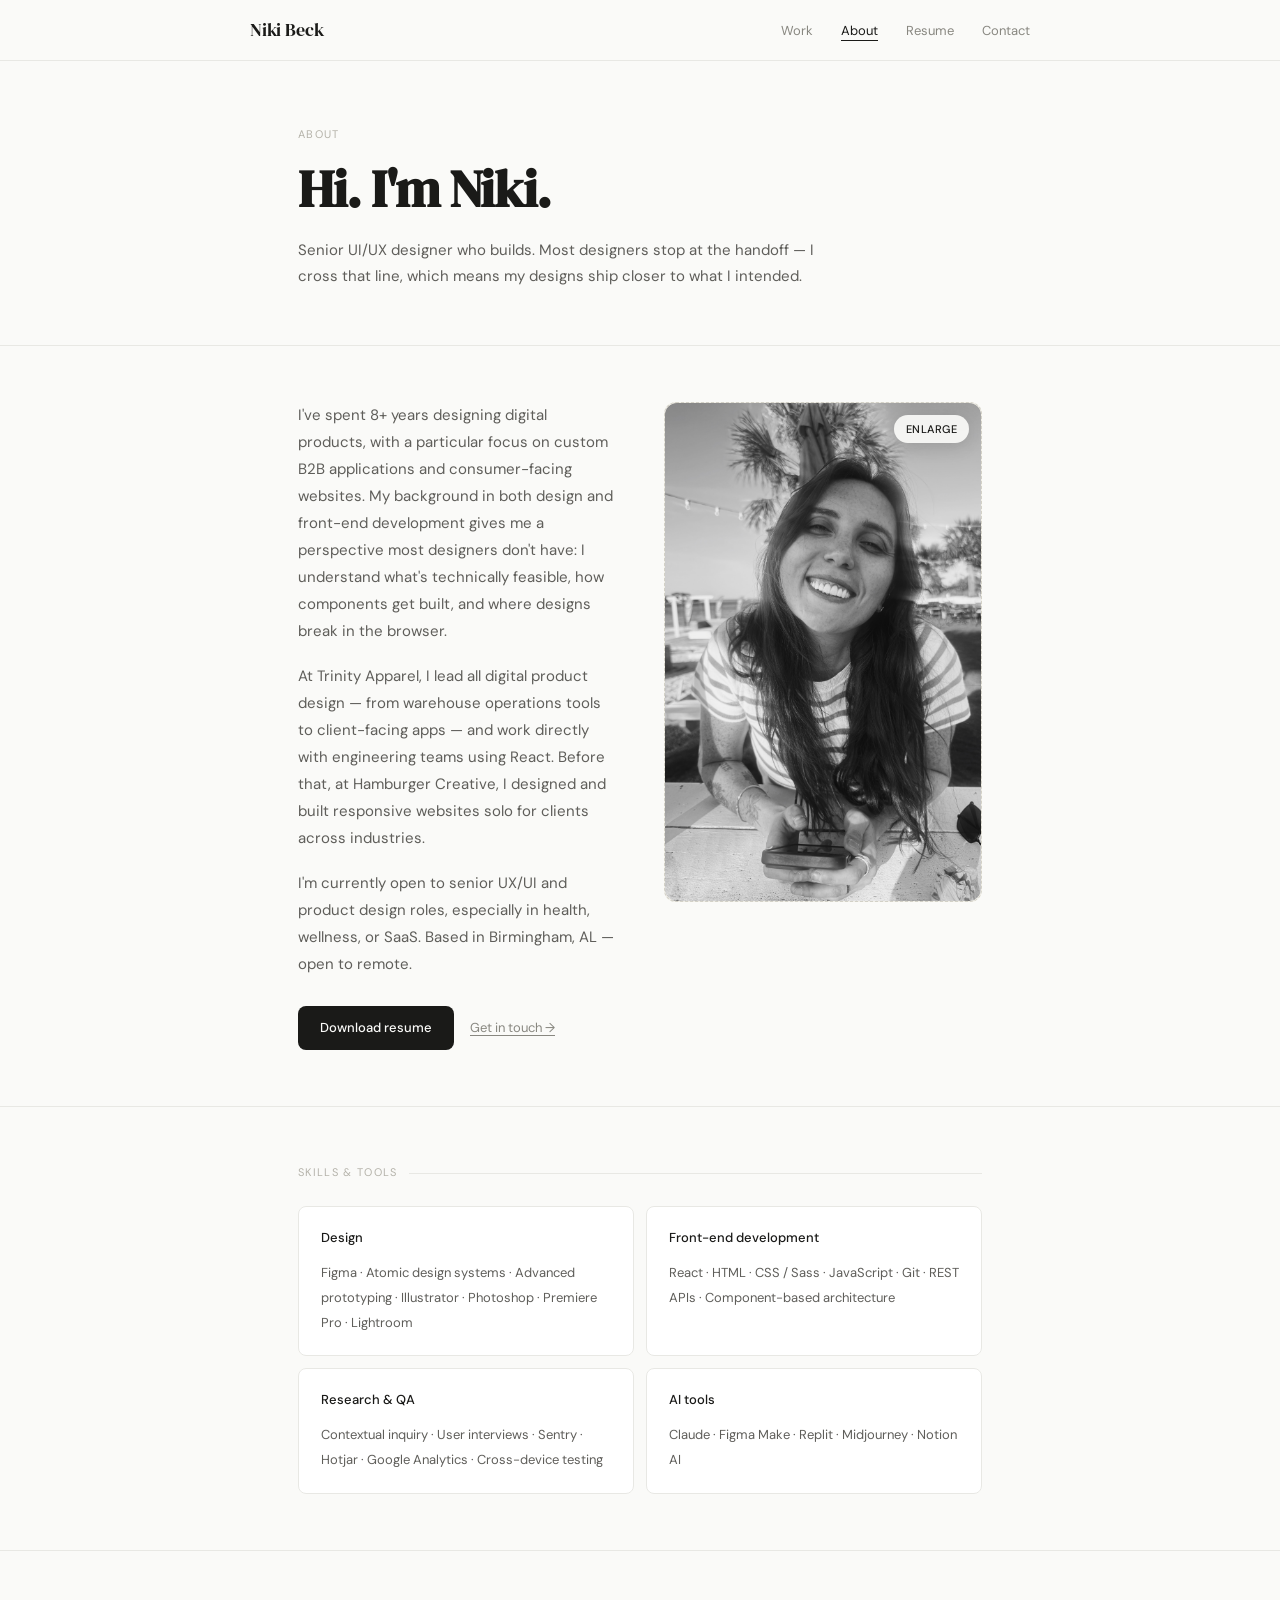
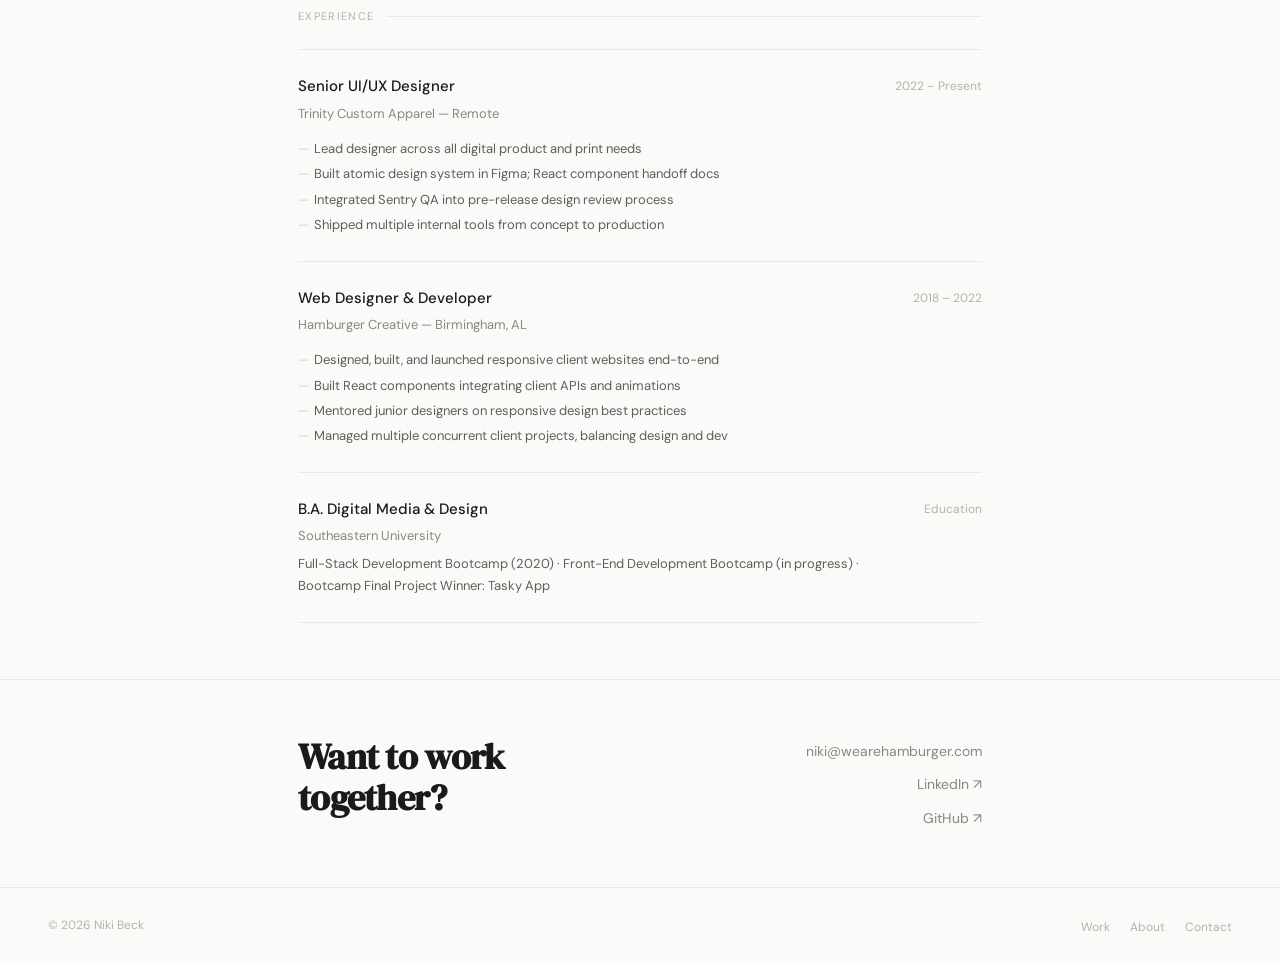
==== about.html @ 223cdafa "First commit for new portfolio" ====
<!DOCTYPE html>
<html lang="en">
<head>
  <meta charset="UTF-8" />
  <meta name="viewport" content="width=device-width, initial-scale=1.0" />
  <title>About — Niki Beck</title>
  <meta name="description" content="Senior UI/UX Designer and front-end developer based in Birmingham, AL." />
  <link rel="stylesheet" href="css/style.css" />
</head>
<body>

  <header class="site-nav">
    <div class="site-nav__inner">
      <a href="index.html" class="site-nav__logo">Niki Beck</a>
      <nav>
        <ul class="site-nav__links">
          <li><a href="index.html#work">Work</a></li>
          <li><a href="about.html" class="active">About</a></li>
          <li><a href="NikiBeck_Resume.pdf" target="_blank">Resume</a></li>
          <li><a href="index.html#contact">Contact</a></li>
        </ul>
      </nav>
    </div>
  </header>

  <main>

    <!-- ── Hero ── -->
    <section class="section" style="padding-top: 64px;">
      <div class="page-wrap">
        <div class="hero-animate">
          <p class="eyebrow">About</p>
          <h1 class="display" style="margin-bottom: 20px;">Hi. I'm Niki.</h1>
          <p class="subhead">Senior UI/UX designer who builds. Most designers stop at the handoff — I cross that line, which means my designs ship closer to what I intended.</p>
        </div>
      </div>
    </section>

    <!-- ── Bio ── -->
    <section class="section">
      <div class="page-wrap">
        <div style="display: grid; grid-template-columns: 1fr 1fr; gap: 48px; align-items: start;">
          <div class="reveal">
            <p class="body-text">I've spent 8+ years designing digital products, with a particular focus on custom B2B applications and consumer-facing websites. My background in both design and front-end development gives me a perspective most designers don't have: I understand what's technically feasible, how components get built, and where designs break in the browser.</p>
            <p class="body-text">At Trinity Apparel, I lead all digital product design — from warehouse operations tools to client-facing apps — and work directly with engineering teams using React. Before that, at Hamburger Creative, I designed and built responsive websites solo for clients across industries.</p>
            <p class="body-text">I'm currently open to senior UX/UI and product design roles, especially in health, wellness, or SaaS. Based in Birmingham, AL — open to remote.</p>
            <div style="display: flex; gap: 16px; flex-wrap: wrap; margin-top: 28px;">
              <a href="NikiBeck_Resume.pdf" target="_blank" class="btn btn--primary">Download resume</a>
              <a href="mailto:niki@wearehamburger.com" class="btn btn--ghost">Get in touch →</a>
            </div>
          </div>
          <div class="reveal reveal-delay-1">
            <!-- REPLACE: swap this placeholder for a real photo -->
            <div class="img-slot" style="height: 500px; border-radius: 12px;">
              <span class="img-slot__sub">Your headshot here</span>
              <img src="./assets/nbeckheadshot.JPG" alt="Headshot of Niki Beck" style="width:100%;height:100%;object-fit:cover;display:none;border-radius:12px;" onload="this.style.display='block'; this.previousElementSibling.style.display='none';" />
            </div>
          </div>
        </div>
      </div>
    </section>

    <!-- ── Skills ── -->
    <section class="section">
      <div class="page-wrap">
        <p class="section__label">Skills &amp; tools</p>
        <div style="display: grid; grid-template-columns: repeat(2, 1fr); gap: 12px;" class="reveal">

          <div style="background: var(--white); border: 0.5px solid var(--rule); border-radius: var(--radius); padding: 20px 22px;">
            <p style="font-size: 13px; font-weight: 500; color: var(--ink); margin-bottom: 12px;">Design</p>
            <p style="font-size: 13px; color: var(--muted); line-height: 1.9;">Figma · Atomic design systems · Advanced prototyping · Illustrator · Photoshop · Premiere Pro · Lightroom</p>
          </div>

          <div style="background: var(--white); border: 0.5px solid var(--rule); border-radius: var(--radius); padding: 20px 22px;">
            <p style="font-size: 13px; font-weight: 500; color: var(--ink); margin-bottom: 12px;">Front-end development</p>
            <p style="font-size: 13px; color: var(--muted); line-height: 1.9;">React · HTML · CSS / Sass · JavaScript · Git · REST APIs · Component-based architecture</p>
          </div>

          <div style="background: var(--white); border: 0.5px solid var(--rule); border-radius: var(--radius); padding: 20px 22px;">
            <p style="font-size: 13px; font-weight: 500; color: var(--ink); margin-bottom: 12px;">Research &amp; QA</p>
            <p style="font-size: 13px; color: var(--muted); line-height: 1.9;">Contextual inquiry · User interviews · Sentry · Hotjar · Google Analytics · Cross-device testing</p>
          </div>

          <div style="background: var(--white); border: 0.5px solid var(--rule); border-radius: var(--radius); padding: 20px 22px;">
            <p style="font-size: 13px; font-weight: 500; color: var(--ink); margin-bottom: 12px;">AI tools</p>
            <p style="font-size: 13px; color: var(--muted); line-height: 1.9;">Claude · Figma Make · Replit · Midjourney · Notion AI</p>
          </div>

        </div>
      </div>
    </section>

    <!-- ── Experience ── -->
    <section class="section">
      <div class="page-wrap">
        <p class="section__label">Experience</p>

        <div style="padding: 24px 0; border-top: 0.5px solid var(--rule);" class="reveal">
          <div style="display: grid; grid-template-columns: 1fr auto; gap: 16px; align-items: start;">
            <div>
              <p style="font-size: 15px; font-weight: 500; color: var(--ink); margin-bottom: 3px;">Senior UI/UX Designer</p>
              <p style="font-size: 13px; color: var(--subtle); margin-bottom: 12px;">Trinity Custom Apparel — Remote</p>
              <ul style="list-style: none; padding: 0;">
                <li style="font-size: 13px; color: var(--muted); line-height: 1.8; padding-left: 16px; position: relative; margin-bottom: 2px;"><span style="position:absolute;left:0;color:var(--stone);">—</span>Lead designer across all digital product and print needs</li>
                <li style="font-size: 13px; color: var(--muted); line-height: 1.8; padding-left: 16px; position: relative; margin-bottom: 2px;"><span style="position:absolute;left:0;color:var(--stone);">—</span>Built atomic design system in Figma; React component handoff docs</li>
                <li style="font-size: 13px; color: var(--muted); line-height: 1.8; padding-left: 16px; position: relative; margin-bottom: 2px;"><span style="position:absolute;left:0;color:var(--stone);">—</span>Integrated Sentry QA into pre-release design review process</li>
                <li style="font-size: 13px; color: var(--muted); line-height: 1.8; padding-left: 16px; position: relative;"><span style="position:absolute;left:0;color:var(--stone);">—</span>Shipped multiple internal tools from concept to production</li>
              </ul>
            </div>
            <p style="font-size: 12px; color: var(--ghost); white-space: nowrap; padding-top: 2px;">2022 – Present</p>
          </div>
        </div>

        <div style="padding: 24px 0; border-top: 0.5px solid var(--rule);" class="reveal reveal-delay-1">
          <div style="display: grid; grid-template-columns: 1fr auto; gap: 16px; align-items: start;">
            <div>
              <p style="font-size: 15px; font-weight: 500; color: var(--ink); margin-bottom: 3px;">Web Designer &amp; Developer</p>
              <p style="font-size: 13px; color: var(--subtle); margin-bottom: 12px;">Hamburger Creative — Birmingham, AL</p>
              <ul style="list-style: none; padding: 0;">
                <li style="font-size: 13px; color: var(--muted); line-height: 1.8; padding-left: 16px; position: relative; margin-bottom: 2px;"><span style="position:absolute;left:0;color:var(--stone);">—</span>Designed, built, and launched responsive client websites end-to-end</li>
                <li style="font-size: 13px; color: var(--muted); line-height: 1.8; padding-left: 16px; position: relative; margin-bottom: 2px;"><span style="position:absolute;left:0;color:var(--stone);">—</span>Built React components integrating client APIs and animations</li>
                <li style="font-size: 13px; color: var(--muted); line-height: 1.8; padding-left: 16px; position: relative; margin-bottom: 2px;"><span style="position:absolute;left:0;color:var(--stone);">—</span>Mentored junior designers on responsive design best practices</li>
                <li style="font-size: 13px; color: var(--muted); line-height: 1.8; padding-left: 16px; position: relative;"><span style="position:absolute;left:0;color:var(--stone);">—</span>Managed multiple concurrent client projects, balancing design and dev</li>
              </ul>
            </div>
            <p style="font-size: 12px; color: var(--ghost); white-space: nowrap; padding-top: 2px;">2018 – 2022</p>
          </div>
        </div>

        <div style="padding: 24px 0; border-top: 0.5px solid var(--rule);" class="reveal reveal-delay-2">
          <div style="display: grid; grid-template-columns: 1fr auto; gap: 16px; align-items: start;">
            <div>
              <p style="font-size: 15px; font-weight: 500; color: var(--ink); margin-bottom: 3px;">B.A. Digital Media &amp; Design</p>
              <p style="font-size: 13px; color: var(--subtle); margin-bottom: 6px;">Southeastern University</p>
              <p style="font-size: 13px; color: var(--muted);">Full-Stack Development Bootcamp (2020) · Front-End Development Bootcamp (in progress) · Bootcamp Final Project Winner: Tasky App</p>
            </div>
            <p style="font-size: 12px; color: var(--ghost); white-space: nowrap; padding-top: 2px;">Education</p>
          </div>
        </div>

        <div style="border-top: 0.5px solid var(--rule);"></div>

      </div>
    </section>

    <!-- ── Contact ── -->
    <section class="section" style="border-bottom: none;">
      <div class="page-wrap">
        <div class="reveal" style="display: flex; align-items: flex-start; justify-content: space-between; gap: 32px; flex-wrap: wrap;">
          <h2 class="headline" style="max-width: 300px;">Want to work together?</h2>
          <div style="display: flex; flex-direction: column; gap: 10px; align-items: flex-end; padding-top: 4px;">
            <a href="mailto:niki@wearehamburger.com" style="font-size: 14px; color: var(--subtle); transition: color 0.15s;" onmouseover="this.style.color='var(--ink)'" onmouseout="this.style.color='var(--subtle)'">niki@wearehamburger.com</a>
            <a href="https://www.linkedin.com/in/niki-beck-49bb80b8/" target="_blank" style="font-size: 14px; color: var(--subtle); transition: color 0.15s;" onmouseover="this.style.color='var(--ink)'" onmouseout="this.style.color='var(--subtle)'">LinkedIn ↗</a>
            <a href="https://github.com/Nikibeck1" target="_blank" style="font-size: 14px; color: var(--subtle); transition: color 0.15s;" onmouseover="this.style.color='var(--ink)'" onmouseout="this.style.color='var(--subtle)'">GitHub ↗</a>
          </div>
        </div>
      </div>
    </section>

  </main>

  <footer class="site-footer">
    <span class="site-footer__copy">© 2026 Niki Beck</span>
    <nav>
      <ul class="site-footer__links">
        <li><a href="index.html#work">Work</a></li>
        <li><a href="about.html">About</a></li>
        <li><a href="mailto:niki@wearehamburger.com">Contact</a></li>
      </ul>
    </nav>
  </footer>

  <script src="js/main.js"></script>
</body>
</html>
---- css/style.css ----
/* ─── Google Fonts ─── */
@import url('https://fonts.googleapis.com/css2?family=DM+Serif+Display:ital@0;1&family=DM+Sans:opsz,wght@9..40,300;9..40,400;9..40,500&display=swap');

/* ─── Reset & Base ─── */
*, *::before, *::after { box-sizing: border-box; margin: 0; padding: 0; }

:root {
  --cream:    #FAFAF8;
  --ink:      #1a1a18;
  --muted:    #5F5E5A;
  --subtle:   #888780;
  --rule:     #e8e8e4;
  --dust:     #F1EFE8;
  --stone:    #D3D1C7;
  --ghost:    #B4B2A9;
  --white:    #ffffff;
  --serif:    'DM Serif Display', Georgia, serif;
  --sans:     'DM Sans', system-ui, sans-serif;
  --radius:   8px;
  --radius-lg: 12px;
  --max-w:    780px;
  --page-x:   clamp(20px, 5vw, 48px);
}

html { scroll-behavior: smooth; }

body {
  font-family: var(--sans);
  font-size: 16px;
  font-weight: 400;
  line-height: 1.7;
  background: var(--cream);
  color: var(--ink);
  -webkit-font-smoothing: antialiased;
}

img {
  display: block;
  max-width: 100%;
  height: auto;
  border-radius: var(--radius);
}

a { color: inherit; text-decoration: none; }

/* ─── Layout ─── */
.page-wrap {
  max-width: var(--max-w);
  margin: 0 auto;
  padding: 0 var(--page-x);
}

/* ─── Nav ─── */
.site-nav {
  position: sticky;
  top: 0;
  z-index: 100;
  background: var(--cream);
  border-bottom: 0.5px solid var(--rule);
  padding: 0 var(--page-x);
}

.site-nav__inner {
  max-width: var(--max-w);
  margin: 0 auto;
  display: flex;
  align-items: center;
  justify-content: space-between;
  height: 60px;
}

.site-nav__logo {
  font-family: var(--serif);
  font-size: 18px;
  color: var(--ink);
  letter-spacing: -0.01em;
}

.site-nav__links {
  display: flex;
  gap: 28px;
  list-style: none;
}

.site-nav__links a {
  font-size: 13px;
  color: var(--subtle);
  position: relative;
  transition: color 0.15s;
}

.site-nav__links a::after {
  content: '';
  position: absolute;
  bottom: -2px;
  left: 0;
  width: 0;
  height: 1px;
  background: var(--ink);
  transition: width 0.2s ease;
}

.site-nav__links a:hover { color: var(--ink); }
.site-nav__links a:hover::after { width: 100%; }
.site-nav__links a.active { color: var(--ink); }
.site-nav__links a.active::after { width: 100%; }

/* ─── Section utility ─── */
.section {
  padding: 56px 0;
  border-bottom: 0.5px solid var(--rule);
}
.section:last-of-type { border-bottom: none; }

.section__label {
  font-size: 11px;
  letter-spacing: 0.12em;
  text-transform: uppercase;
  color: var(--ghost);
  margin-bottom: 24px;
  display: flex;
  align-items: center;
  gap: 12px;
}
.section__label::after {
  content: '';
  flex: 1;
  height: 0.5px;
  background: var(--rule);
}

/* ─── Eyebrow ─── */
.eyebrow {
  font-size: 11px;
  letter-spacing: 0.12em;
  text-transform: uppercase;
  color: var(--ghost);
  margin-bottom: 16px;
}

/* ─── Typography ─── */
.display {
  font-family: var(--serif);
  font-size: clamp(36px, 6vw, 52px);
  line-height: 1.1;
  letter-spacing: -0.025em;
  color: var(--ink);
}

.display em { font-style: italic; color: var(--muted); }

.headline {
  font-family: var(--serif);
  font-size: clamp(26px, 4vw, 36px);
  line-height: 1.15;
  letter-spacing: -0.02em;
  color: var(--ink);
}

.subhead {
  font-size: 15px;
  color: var(--muted);
  line-height: 1.75;
  max-width: 520px;
}

.body-text {
  font-size: 15px;
  color: var(--muted);
  line-height: 1.8;
  margin-bottom: 18px;
}
.body-text:last-child { margin-bottom: 0; }

/* ─── Buttons ─── */
.btn {
  display: inline-flex;
  align-items: center;
  gap: 6px;
  font-family: var(--sans);
  font-size: 13px;
  font-weight: 500;
  padding: 11px 22px;
  border-radius: var(--radius);
  cursor: pointer;
  transition: transform 0.12s, background 0.15s;
  border: none;
  text-decoration: none;
}
.btn:active { transform: scale(0.97); }

.btn--primary {
  background: var(--ink);
  color: var(--cream);
}
.btn--primary:hover { background: #2e2e2b; }

.btn--ghost {
  background: none;
  color: var(--subtle);
  padding: 0;
  font-weight: 400;
  text-decoration: underline;
  text-underline-offset: 3px;
}
.btn--ghost:hover { color: var(--ink); }

/* ─── Tags / pills ─── */
.tag {
  display: inline-block;
  font-size: 11px;
  padding: 3px 9px;
  border-radius: 4px;
  background: var(--dust);
  color: var(--muted);
}

.pill {
  display: inline-block;
  font-size: 12px;
  padding: 5px 14px;
  border-radius: 100px;
  border: 0.5px solid var(--stone);
  color: var(--muted);
  background: var(--white);
}

/* ─── Meta grid (3-col border table) ─── */
.meta-grid {
  display: grid;
  grid-template-columns: repeat(3, 1fr);
  border-top: 0.5px solid var(--rule);
  border-left: 0.5px solid var(--rule);
  margin-top: 32px;
}
.meta-grid__cell {
  padding: 16px 20px;
  border-right: 0.5px solid var(--rule);
  border-bottom: 0.5px solid var(--rule);
}
.meta-grid__label {
  font-size: 10px;
  letter-spacing: 0.1em;
  text-transform: uppercase;
  color: var(--ghost);
  margin-bottom: 4px;
}
.meta-grid__value {
  font-size: 13px;
  font-weight: 500;
  color: var(--ink);
}

/* ─── Image placeholder (swap with real <img>) ─── */
.img-slot {
  background: var(--dust);
  border: 0.5px dashed var(--stone);
  border-radius: var(--radius);
  display: flex;
  flex-direction: column;
  align-items: center;
  justify-content: center;
  gap: 8px;
  color: var(--ghost);
  font-size: 11px;
  letter-spacing: 0.06em;
  text-transform: uppercase;
}
.img-slot svg { width: 28px; height: 28px; stroke: var(--stone); fill: none; }
.img-slot__sub { font-size: 10px; color: var(--stone); letter-spacing: 0; text-transform: none; margin-top: -4px; }

/* ─── Quote block ─── */
.quote-block {
  background: var(--white);
  border: 0.5px solid var(--rule);
  border-left: 3px solid var(--ink);
  border-radius: 0 var(--radius) var(--radius) 0;
  padding: 20px 24px;
  margin: 28px 0;
}
.quote-block__text {
  font-family: var(--serif);
  font-size: 18px;
  line-height: 1.5;
  color: var(--ink);
  font-style: italic;
  margin-bottom: 8px;
}
.quote-block__attr {
  font-size: 12px;
  color: var(--ghost);
}

/* ─── Constraint cards ─── */
.constraint-grid {
  display: grid;
  grid-template-columns: 1fr 1fr;
  gap: 12px;
  margin-top: 20px;
}
.constraint-card {
  background: var(--white);
  border: 0.5px solid var(--rule);
  border-radius: var(--radius);
  padding: 18px 20px;
}
.constraint-card__title {
  font-size: 13px;
  font-weight: 500;
  color: var(--ink);
  margin-bottom: 10px;
}
.constraint-card__list {
  list-style: none;
  padding: 0;
}
.constraint-card__list li {
  font-size: 13px;
  color: var(--subtle);
  line-height: 1.8;
  padding-left: 16px;
  position: relative;
}
.constraint-card__list li::before {
  content: '—';
  position: absolute;
  left: 0;
  color: var(--stone);
}

/* ─── Decision list ─── */
.decision-list { margin-top: 4px; }
.decision-item {
  padding: 24px 0;
  border-top: 0.5px solid var(--rule);
}
.decision-item:first-child { border-top: none; padding-top: 0; }
.decision-item__num {
  font-size: 11px;
  color: var(--ghost);
  margin-bottom: 6px;
}
.decision-item__title {
  font-size: 16px;
  font-weight: 500;
  color: var(--ink);
  margin-bottom: 8px;
}
.decision-item__body {
  font-size: 14px;
  color: var(--muted);
  line-height: 1.75;
  margin-bottom: 10px;
}
.decision-item__tags { display: flex; flex-wrap: wrap; gap: 6px; }

/* ─── Outcomes ─── */
.outcome-row {
  display: grid;
  grid-template-columns: repeat(3, 1fr);
  gap: 12px;
  margin-top: 24px;
}
.outcome-card {
  background: var(--white);
  border: 0.5px solid var(--rule);
  border-radius: var(--radius);
  padding: 20px 16px;
  text-align: center;
}
.outcome-card__stat {
  font-family: var(--serif);
  font-size: 32px;
  color: var(--ink);
  margin-bottom: 6px;
  line-height: 1;
}
.outcome-card__desc {
  font-size: 12px;
  color: var(--subtle);
  line-height: 1.55;
}

/* ─── Prototype CTA ─── */
.proto-cta {
  background: var(--ink);
  border-radius: var(--radius);
  padding: 24px 28px;
  display: flex;
  align-items: center;
  justify-content: space-between;
  gap: 16px;
  margin-top: 28px;
  flex-wrap: wrap;
}
.proto-cta__label {
  font-size: 10px;
  letter-spacing: 0.1em;
  text-transform: uppercase;
  color: var(--subtle);
  margin-bottom: 5px;
}
.proto-cta__title {
  font-size: 15px;
  font-weight: 500;
  color: var(--cream);
}
.proto-cta__btn {
  font-family: var(--sans);
  font-size: 13px;
  font-weight: 500;
  padding: 10px 20px;
  background: var(--cream);
  color: var(--ink);
  border: none;
  border-radius: var(--radius);
  cursor: pointer;
  white-space: nowrap;
  transition: background 0.15s;
  text-decoration: none;
  display: inline-block;
}
.proto-cta__btn:hover { background: var(--dust); }

/* ─── Reflection grid ─── */
.reflection-grid {
  display: grid;
  grid-template-columns: 1fr 1fr;
  gap: 16px;
  margin-top: 20px;
}
.reflection-card {
  background: var(--white);
  border: 0.5px solid var(--rule);
  border-radius: var(--radius);
  padding: 18px 20px;
}
.reflection-card__head {
  font-size: 13px;
  font-weight: 500;
  color: var(--ink);
  margin-bottom: 12px;
}
.reflection-card__list { list-style: none; padding: 0; }
.reflection-card__list li {
  font-size: 13px;
  color: var(--muted);
  line-height: 1.8;
  padding-left: 14px;
  position: relative;
}
.reflection-card__list li::before {
  content: '·';
  position: absolute;
  left: 0;
  color: var(--ghost);
}

/* ─── Image pairs ─── */
.img-pair {
  display: grid;
  grid-template-columns: 1.6fr 1fr;
  gap: 12px;
  margin: 28px 0;
}
.img-single { margin: 28px 0; }

/* ─── Next project bar ─── */
.next-project {
  padding: 32px 0;
  display: flex;
  align-items: center;
  justify-content: space-between;
  cursor: pointer;
  transition: opacity 0.15s;
}
.next-project:hover { opacity: 0.65; }
.next-project__label {
  font-size: 11px;
  letter-spacing: 0.1em;
  text-transform: uppercase;
  color: var(--ghost);
  margin-bottom: 6px;
}
.next-project__title {
  font-family: var(--serif);
  font-size: 22px;
  color: var(--ink);
  letter-spacing: -0.01em;
}
.next-project__arrow {
  font-size: 28px;
  color: var(--stone);
}

/* ─── Footer ─── */
.site-footer {
  border-top: 0.5px solid var(--rule);
  padding: 24px var(--page-x);
  display: flex;
  align-items: center;
  justify-content: space-between;
  gap: 16px;
  flex-wrap: wrap;
}
.site-footer__copy {
  font-size: 12px;
  color: var(--ghost);
}
.site-footer__links {
  display: flex;
  gap: 20px;
  list-style: none;
}
.site-footer__links a {
  font-size: 12px;
  color: var(--ghost);
  transition: color 0.15s;
}
.site-footer__links a:hover { color: var(--ink); }

/* ─── Scroll reveal animation ─── */
.reveal {
  opacity: 0;
  transform: translateY(20px);
  transition: opacity 0.55s ease, transform 0.55s ease;
}
.reveal.visible {
  opacity: 1;
  transform: translateY(0);
}
.reveal-delay-1 { transition-delay: 0.1s; }
.reveal-delay-2 { transition-delay: 0.2s; }
.reveal-delay-3 { transition-delay: 0.32s; }
.reveal-delay-4 { transition-delay: 0.44s; }

/* ─── Hero load animation ─── */
@keyframes fadeUp {
  from { opacity: 0; transform: translateY(18px); }
  to   { opacity: 1; transform: translateY(0); }
}

.hero-animate > * {
  opacity: 0;
  animation: fadeUp 0.6s ease forwards;
}
.hero-animate > *:nth-child(1) { animation-delay: 0.05s; }
.hero-animate > *:nth-child(2) { animation-delay: 0.18s; }
.hero-animate > *:nth-child(3) { animation-delay: 0.3s; }
.hero-animate > *:nth-child(4) { animation-delay: 0.42s; }
.hero-animate > *:nth-child(5) { animation-delay: 0.54s; }

/* ─── Image enlarge UI ─── */
.img-slot { position: relative; }

.img-enlarge-btn {
  position: absolute;
  top: 12px;
  right: 12px;
  z-index: 3;
  border: 0;
  border-radius: 999px;
  padding: 7px 12px;
  font-family: var(--sans);
  font-size: 11px;
  font-weight: 500;
  letter-spacing: 0.04em;
  text-transform: uppercase;
  color: var(--ink);
  background: rgba(250, 250, 248, 0.92);
  box-shadow: 0 4px 18px rgba(0, 0, 0, 0.12);
  cursor: pointer;
  transition: transform 0.14s ease, background 0.14s ease;
}
.img-enlarge-btn:hover {
  transform: translateY(-1px);
  background: rgba(255, 255, 255, 0.98);
}

.image-lightbox {
  position: fixed;
  inset: 0;
  z-index: 999;
  display: none;
  align-items: center;
  justify-content: center;
  padding: 28px;
  background: rgba(16, 16, 14, 0.84);
}
.image-lightbox.is-open { display: flex; }

.image-lightbox__panel {
  position: relative;
  width: min(1100px, 92vw);
  max-height: 90vh;
  padding: 16px;
  border-radius: var(--radius-lg);
  background: #11110f;
  border: 1px solid rgba(255, 255, 255, 0.14);
}

.image-lightbox__img {
  width: 100%;
  max-height: calc(90vh - 66px);
  object-fit: contain;
  border-radius: 10px;
  background: #0a0a09;
}

.image-lightbox__close {
  position: absolute;
  top: 8px;
  right: 8px;
  width: 34px;
  height: 34px;
  border: 0;
  border-radius: 999px;
  font-size: 18px;
  line-height: 1;
  color: #f7f7f4;
  background: rgba(0, 0, 0, 0.5);
  cursor: pointer;
}

body.lightbox-open { overflow: hidden; }

/* ─── Responsive ─── */
@media (max-width: 600px) {
  .meta-grid { grid-template-columns: 1fr 1fr; }
  .constraint-grid { grid-template-columns: 1fr; }
  .outcome-row { grid-template-columns: 1fr; }
  .reflection-grid { grid-template-columns: 1fr; }
  .img-pair { grid-template-columns: 1fr; }
  .site-nav__links { gap: 16px; }
  .proto-cta { flex-direction: column; align-items: flex-start; }
  .page-wrap > div[style*="1fr 1fr"] { display: flex !important; flex-direction: column-reverse; }
}
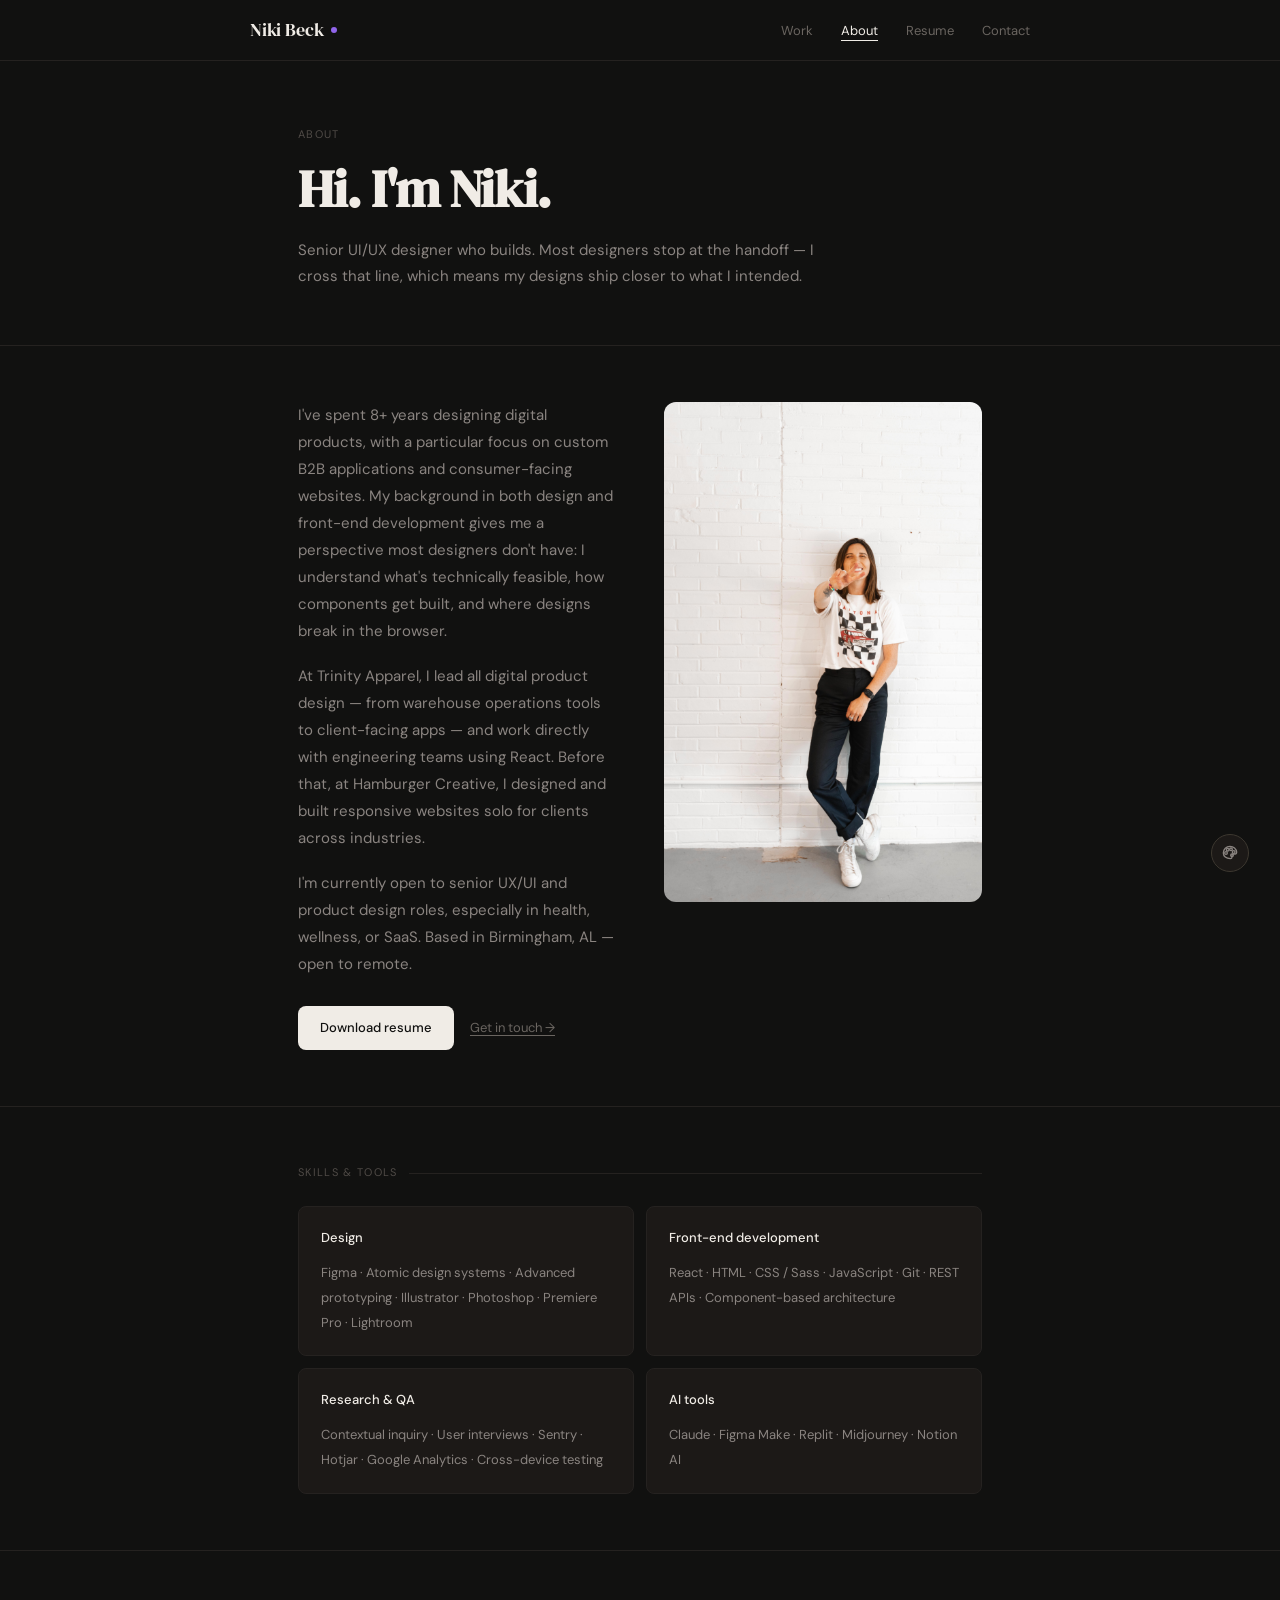
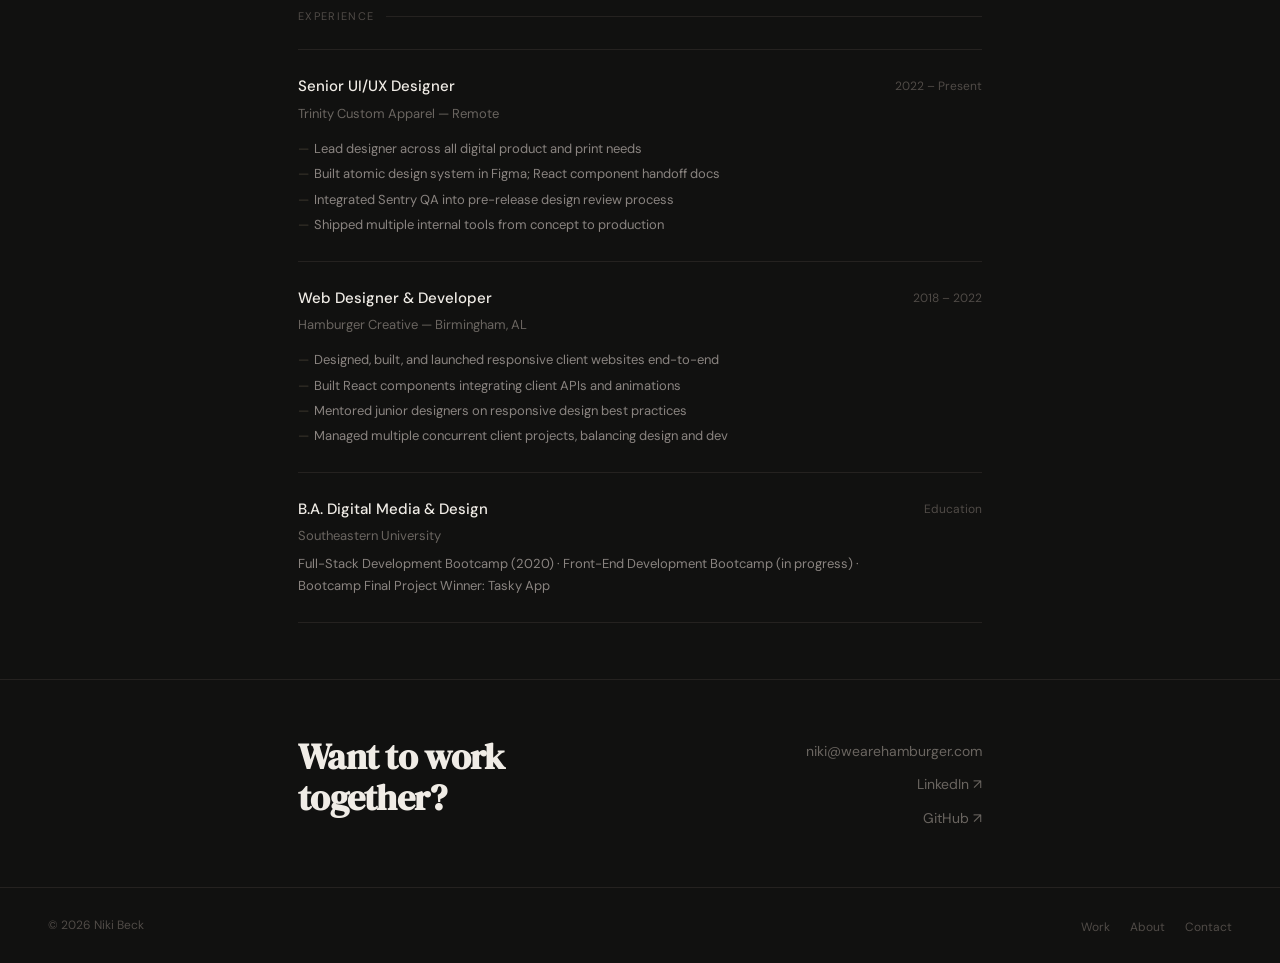
==== commit 149bfb57: "Replace about page hero placeholder with personal photo Co-Authored-By: Claude Sonnet 4.6 <noreply@a" ====
--- a/about.html
+++ b/about.html
@@ -50,11 +50,7 @@
             </div>
           </div>
           <div class="reveal reveal-delay-1">
-            <!-- REPLACE: swap this placeholder for a real photo -->
-            <div class="img-slot" style="height: 500px; border-radius: 12px;">
-              <span class="img-slot__sub">Your headshot here</span>
-              <img src="./assets/nbeckheadshot.JPG" alt="Headshot of Niki Beck" style="width:100%;height:100%;object-fit:cover;display:none;border-radius:12px;" onload="this.style.display='block'; this.previousElementSibling.style.display='none';" />
-            </div>
+            <img src="./assets/personal.JPG" alt="Niki Beck" style="width:100%;height:500px;object-fit:cover;object-position:center 10%;border-radius:12px;" />
           </div>
         </div>
       </div>
--- a/css/style.css
+++ b/css/style.css
@@ -5,21 +5,40 @@
 *, *::before, *::after { box-sizing: border-box; margin: 0; padding: 0; }
 
 :root {
-  --cream:    #FAFAF8;
-  --ink:      #1a1a18;
-  --muted:    #5F5E5A;
-  --subtle:   #888780;
-  --rule:     #e8e8e4;
-  --dust:     #F1EFE8;
-  --stone:    #D3D1C7;
-  --ghost:    #B4B2A9;
-  --white:    #ffffff;
+  /* ── Core palette ── */
+  --cream:      #111110;   /* Background — dark warm black */
+  --ink:        #F0ECE6;   /* Primary text — warm off-white */
+  --muted:      #8A8480;   /* Body text, secondary */
+  --subtle:     #6A6560;   /* Tertiary text */
+  --ghost:      #504B47;   /* Labels, meta */
+  --stone:      #3D3830;   /* Pill borders, decorative */
+  --rule:       #252220;   /* All borders */
+  --dust:       #1A1815;   /* Subtle fills, tag backgrounds */
+  --white:      #1C1917;   /* Card backgrounds */
+
+  /* ── Accent ── */
+  --accent:     #9065EA;   /* Primary accent — purple */
+  --accent-lt:  #2D1F5E;   /* Accent light — dark purple fill */
+  --success:    #5FA876;   /* Success / positive states */
+
+  /* ── Gradient accent (coral → violet) ── */
+  --coral:      #D85A30;   /* Gradient warm end */
+  --coral-lt:   #F0997B;   /* Gradient warm end, lighter — text on dark */
+  --gradient-hero: linear-gradient(90deg, var(--coral-lt) 0%, var(--accent) 100%);
+
+  /* ── Legacy aliases (used by case study overrides) ── */
+  --violet:     #9065EA;   /* → --accent */
+  --teal:       #14B8A6;
+
+  /* ── Type ── */
   --serif:    'DM Serif Display', Georgia, serif;
   --sans:     'DM Sans', system-ui, sans-serif;
-  --radius:   8px;
+
+  /* ── Layout ── */
+  --radius:    8px;
   --radius-lg: 12px;
-  --max-w:    780px;
-  --page-x:   clamp(20px, 5vw, 48px);
+  --max-w:     780px;
+  --page-x:    clamp(20px, 5vw, 48px);
 }
 
 html { scroll-behavior: smooth; }
@@ -55,6 +74,9 @@
   position: sticky;
   top: 0;
   z-index: 100;
+  background: rgba(17, 17, 16, 0.92);
+  backdrop-filter: blur(12px);
+  -webkit-backdrop-filter: blur(12px);
   background: var(--cream);
   border-bottom: 0.5px solid var(--rule);
   padding: 0 var(--page-x);
@@ -69,11 +91,30 @@
   height: 60px;
 }
 
+/* ─── Nav logo with animated pulse dot ─── */
 .site-nav__logo {
   font-family: var(--serif);
   font-size: 18px;
   color: var(--ink);
   letter-spacing: -0.01em;
+  display: inline-flex;
+  align-items: center;
+  gap: 8px;
+}
+
+.site-nav__logo::after {
+  content: '';
+  display: inline-block;
+  width: 6px;
+  height: 6px;
+  border-radius: 50%;
+  background: var(--violet);
+  animation: nav-dot-pulse 3s ease-in-out infinite;
+}
+
+@keyframes nav-dot-pulse {
+  0%, 100% { opacity: 1; transform: scale(1); }
+  50%       { opacity: 0.35; transform: scale(0.65); }
 }
 
 .site-nav__links {
@@ -129,6 +170,15 @@
   background: var(--rule);
 }
 
+/* ─── Gradient text utility — use sparingly, e.g. one section label ─── */
+.text-gradient-accent {
+  background: var(--gradient-hero);
+  -webkit-background-clip: text;
+  background-clip: text;
+  -webkit-text-fill-color: transparent;
+  color: transparent;
+}
+
 /* ─── Eyebrow ─── */
 .eyebrow {
   font-size: 11px;
@@ -147,7 +197,39 @@
   color: var(--ink);
 }
 
-.display em { font-style: italic; color: var(--muted); }
+/* ─── Animated gradient on italic in hero ─── */
+.display em {
+  font-style: italic;
+  background: linear-gradient(
+    90deg,
+    var(--coral-lt) 0%,
+    var(--accent) 60%,
+    var(--coral-lt) 100%
+  );
+  background-size: 200% auto;
+  -webkit-background-clip: text;
+  background-clip: text;
+  -webkit-text-fill-color: transparent;
+  color: transparent;
+  animation: gradient-shift 5s linear infinite;
+}
+
+@keyframes gradient-shift {
+  0%   { background-position: 0% center; }
+  100% { background-position: 200% center; }
+}
+
+@media (prefers-reduced-motion: reduce) {
+  .display em {
+    animation: none;
+    background: none;
+    -webkit-background-clip: unset;
+    background-clip: unset;
+    -webkit-text-fill-color: var(--muted);
+    color: var(--muted);
+  }
+  .site-nav__logo::after { animation: none; }
+}
 
 .headline {
   font-family: var(--serif);
@@ -193,7 +275,7 @@
   background: var(--ink);
   color: var(--cream);
 }
-.btn--primary:hover { background: #2e2e2b; }
+.btn--primary:hover { background: #D8D3CC; }
 
 .btn--ghost {
   background: none;
@@ -215,6 +297,18 @@
   color: var(--muted);
 }
 
+/* ─── Tag color variants — apply to 1-2 tags per case study max, rest stay neutral ─── */
+.tag--coral {
+  background: transparent;
+  border: 0.5px solid var(--coral);
+  color: var(--coral-lt);
+}
+.tag--violet {
+  background: transparent;
+  border: 0.5px solid var(--accent);
+  color: var(--accent);
+}
+
 .pill {
   display: inline-block;
   font-size: 12px;
@@ -251,7 +345,7 @@
   color: var(--ink);
 }
 
-/* ─── Image placeholder (swap with real <img>) ─── */
+/* ─── Image placeholder ─── */
 .img-slot {
   background: var(--dust);
   border: 0.5px dashed var(--stone);
@@ -265,6 +359,7 @@
   font-size: 11px;
   letter-spacing: 0.06em;
   text-transform: uppercase;
+  position: relative;
 }
 .img-slot svg { width: 28px; height: 28px; stroke: var(--stone); fill: none; }
 .img-slot__sub { font-size: 10px; color: var(--stone); letter-spacing: 0; text-transform: none; margin-top: -4px; }
@@ -397,7 +492,7 @@
   font-size: 10px;
   letter-spacing: 0.1em;
   text-transform: uppercase;
-  color: var(--subtle);
+  color: var(--stone);
   margin-bottom: 5px;
 }
 .proto-cta__title {
@@ -493,6 +588,41 @@
   color: var(--stone);
 }
 
+/* ─── Work item rows — violet slide-in accent on hover ─── */
+.work-item-row {
+  position: relative;
+  padding-left: 0;
+  transition: padding-left 0.22s ease;
+}
+.work-item-row::before {
+  content: '';
+  position: absolute;
+  left: 0;
+  top: 0;
+  bottom: 0;
+  width: 3px;
+  background: var(--violet);
+  border-radius: 0 2px 2px 0;
+  transform: scaleY(0);
+  transform-origin: top;
+  transition: transform 0.22s ease;
+}
+.work-item-row:hover::before { transform: scaleY(1); }
+.work-item-row:hover { padding-left: 12px; }
+
+/* ─── Skill cards — dot-grid background ─── */
+.skill-card {
+  background-color: var(--white);
+  background-image: radial-gradient(circle, var(--stone) 1px, transparent 1px);
+  background-size: 18px 18px;
+  background-position: 2px 2px;
+  border: 0.5px solid var(--rule);
+  border-radius: var(--radius);
+  padding: 20px 22px;
+  transition: border-color 0.18s, background-color 0.18s;
+}
+.skill-card:hover { border-color: var(--ghost); }
+
 /* ─── Footer ─── */
 .site-footer {
   border-top: 0.5px solid var(--rule);
@@ -519,16 +649,13 @@
 }
 .site-footer__links a:hover { color: var(--ink); }
 
-/* ─── Scroll reveal animation ─── */
+/* ─── Scroll reveal ─── */
 .reveal {
   opacity: 0;
   transform: translateY(20px);
   transition: opacity 0.55s ease, transform 0.55s ease;
 }
-.reveal.visible {
-  opacity: 1;
-  transform: translateY(0);
-}
+.reveal.visible { opacity: 1; transform: translateY(0); }
 .reveal-delay-1 { transition-delay: 0.1s; }
 .reveal-delay-2 { transition-delay: 0.2s; }
 .reveal-delay-3 { transition-delay: 0.32s; }
@@ -539,7 +666,6 @@
   from { opacity: 0; transform: translateY(18px); }
   to   { opacity: 1; transform: translateY(0); }
 }
-
 .hero-animate > * {
   opacity: 0;
   animation: fadeUp 0.6s ease forwards;
@@ -552,7 +678,6 @@
 
 /* ─── Image enlarge UI ─── */
 .img-slot { position: relative; }
-
 .img-enlarge-btn {
   position: absolute;
   top: 12px;
@@ -567,14 +692,14 @@
   letter-spacing: 0.04em;
   text-transform: uppercase;
   color: var(--ink);
-  background: rgba(250, 250, 248, 0.92);
-  box-shadow: 0 4px 18px rgba(0, 0, 0, 0.12);
+  background: rgba(28, 25, 23, 0.92);
+  box-shadow: 0 4px 18px rgba(0, 0, 0, 0.4);
   cursor: pointer;
   transition: transform 0.14s ease, background 0.14s ease;
 }
 .img-enlarge-btn:hover {
   transform: translateY(-1px);
-  background: rgba(255, 255, 255, 0.98);
+  background: rgba(40, 36, 33, 0.98);
 }
 
 .image-lightbox {
@@ -598,7 +723,6 @@
   background: #11110f;
   border: 1px solid rgba(255, 255, 255, 0.14);
 }
-
 .image-lightbox__img {
   width: 100%;
   max-height: calc(90vh - 66px);
@@ -606,7 +730,6 @@
   border-radius: 10px;
   background: #0a0a09;
 }
-
 .image-lightbox__close {
   position: absolute;
   top: 8px;
@@ -621,8 +744,111 @@
   background: rgba(0, 0, 0, 0.5);
   cursor: pointer;
 }
-
 body.lightbox-open { overflow: hidden; }
+
+/* ─── Background gradient themes ─── */
+body::before {
+  content: '';
+  position: fixed;
+  inset: 0;
+  z-index: -1;
+  pointer-events: none;
+  opacity: 0;
+  transition: opacity 0.5s ease;
+}
+body.theme-aurora::before {
+  background: linear-gradient(160deg, #050e1c 0%, #081a0e 60%, #0e1116 100%);
+  opacity: 1;
+}
+body.theme-ember::before {
+  background: linear-gradient(160deg, #200a04 0%, #150c08 55%, #0c0c16 100%);
+  opacity: 1;
+}
+body.theme-iris::before {
+  background: linear-gradient(150deg, #120a28 0%, #120e1e 55%, #080e1c 100%);
+  opacity: 1;
+}
+body.theme-mist::before {
+  background: linear-gradient(150deg, #060c1c 0%, #081210 50%, #0c0e14 100%);
+  opacity: 1;
+}
+body.theme-aurora .site-nav,
+body.theme-ember .site-nav,
+body.theme-iris .site-nav,
+body.theme-mist .site-nav {
+  background: rgba(10, 10, 10, 0.65);
+  backdrop-filter: blur(16px);
+  -webkit-backdrop-filter: blur(16px);
+}
+
+/* ─── Theme Picker widget ─── */
+.theme-picker {
+  position: fixed;
+  bottom: 28px;
+  right: 28px;
+  z-index: 200;
+  display: flex;
+  flex-direction: column;
+  align-items: center;
+  gap: 8px;
+}
+.theme-picker__panel {
+  display: flex;
+  flex-direction: column;
+  align-items: center;
+  gap: 8px;
+  padding: 10px 8px;
+  background: var(--white);
+  border: 1px solid var(--stone);
+  border-radius: 14px;
+  opacity: 0;
+  pointer-events: none;
+  transform: translateY(6px) scale(0.95);
+  transition: opacity 0.18s ease, transform 0.18s ease;
+}
+.theme-picker.is-open .theme-picker__panel {
+  opacity: 1;
+  pointer-events: auto;
+  transform: translateY(0) scale(1);
+}
+.theme-picker__toggle {
+  width: 38px;
+  height: 38px;
+  border-radius: 50%;
+  border: 1px solid var(--stone);
+  background: var(--white);
+  color: var(--muted);
+  cursor: pointer;
+  display: flex;
+  align-items: center;
+  justify-content: center;
+  transition: border-color 0.15s, color 0.15s;
+  flex-shrink: 0;
+}
+.theme-picker__toggle:hover {
+  border-color: var(--ghost);
+  color: var(--ink);
+}
+.theme-swatch {
+  width: 26px;
+  height: 26px;
+  border-radius: 50%;
+  border: 2px solid transparent;
+  cursor: pointer;
+  transition: transform 0.15s, border-color 0.15s;
+}
+.theme-swatch:hover { transform: scale(1.18); }
+.theme-swatch.is-active { border-color: var(--ink); }
+.theme-swatch[data-theme="void"]   { background: #3a3530; border-color: var(--stone); }
+.theme-swatch[data-theme="aurora"] { background: radial-gradient(circle at 35% 35%, #2a9a6a, #091a10); }
+.theme-swatch[data-theme="ember"]  { background: radial-gradient(circle at 35% 35%, #d04a18, #2a0a04); }
+.theme-swatch[data-theme="iris"]   { background: radial-gradient(circle at 35% 35%, #8050e0, #180830); }
+.theme-swatch[data-theme="mist"]   { background: radial-gradient(circle at 35% 35%, #3070d0, #071428); }
+
+@media (prefers-reduced-motion: reduce) {
+  body::before { transition: none; }
+  .theme-picker__panel, .theme-swatch { transition: none; }
+}
 
 /* ─── Responsive ─── */
 @media (max-width: 600px) {
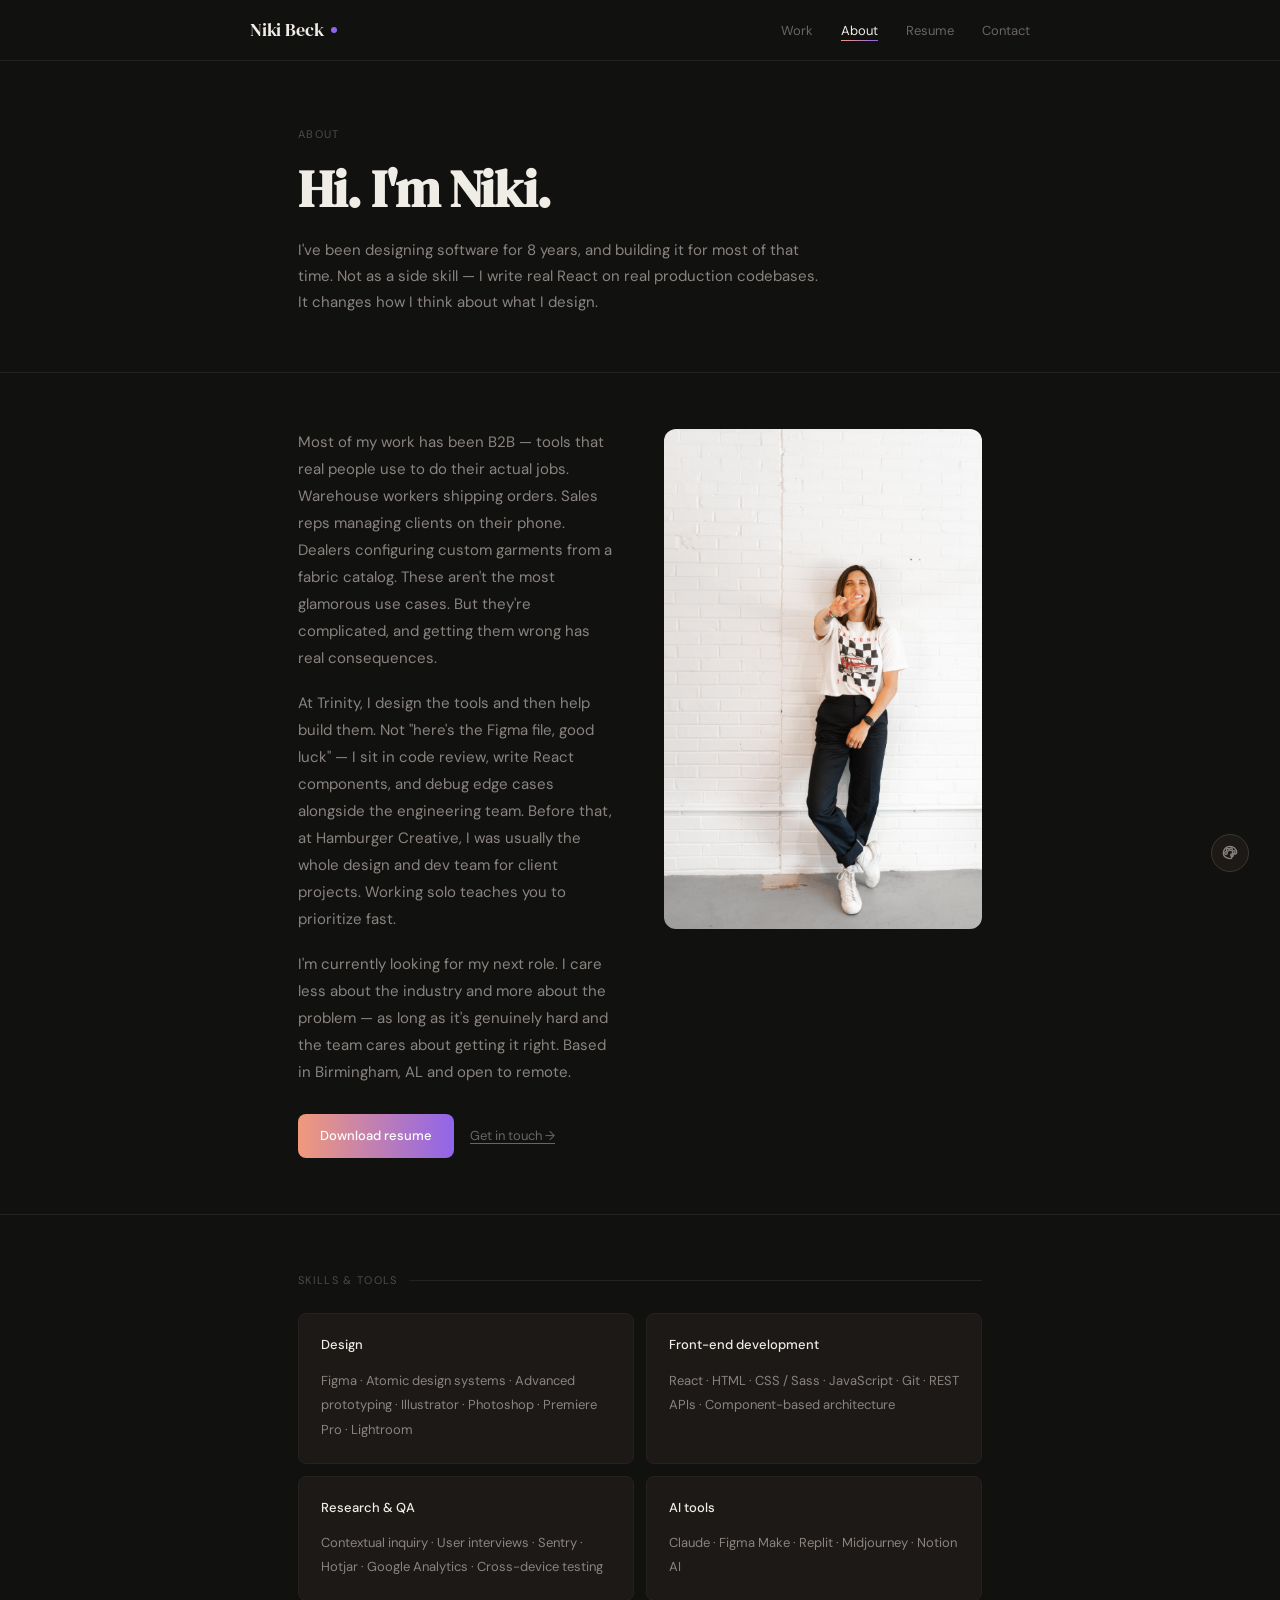
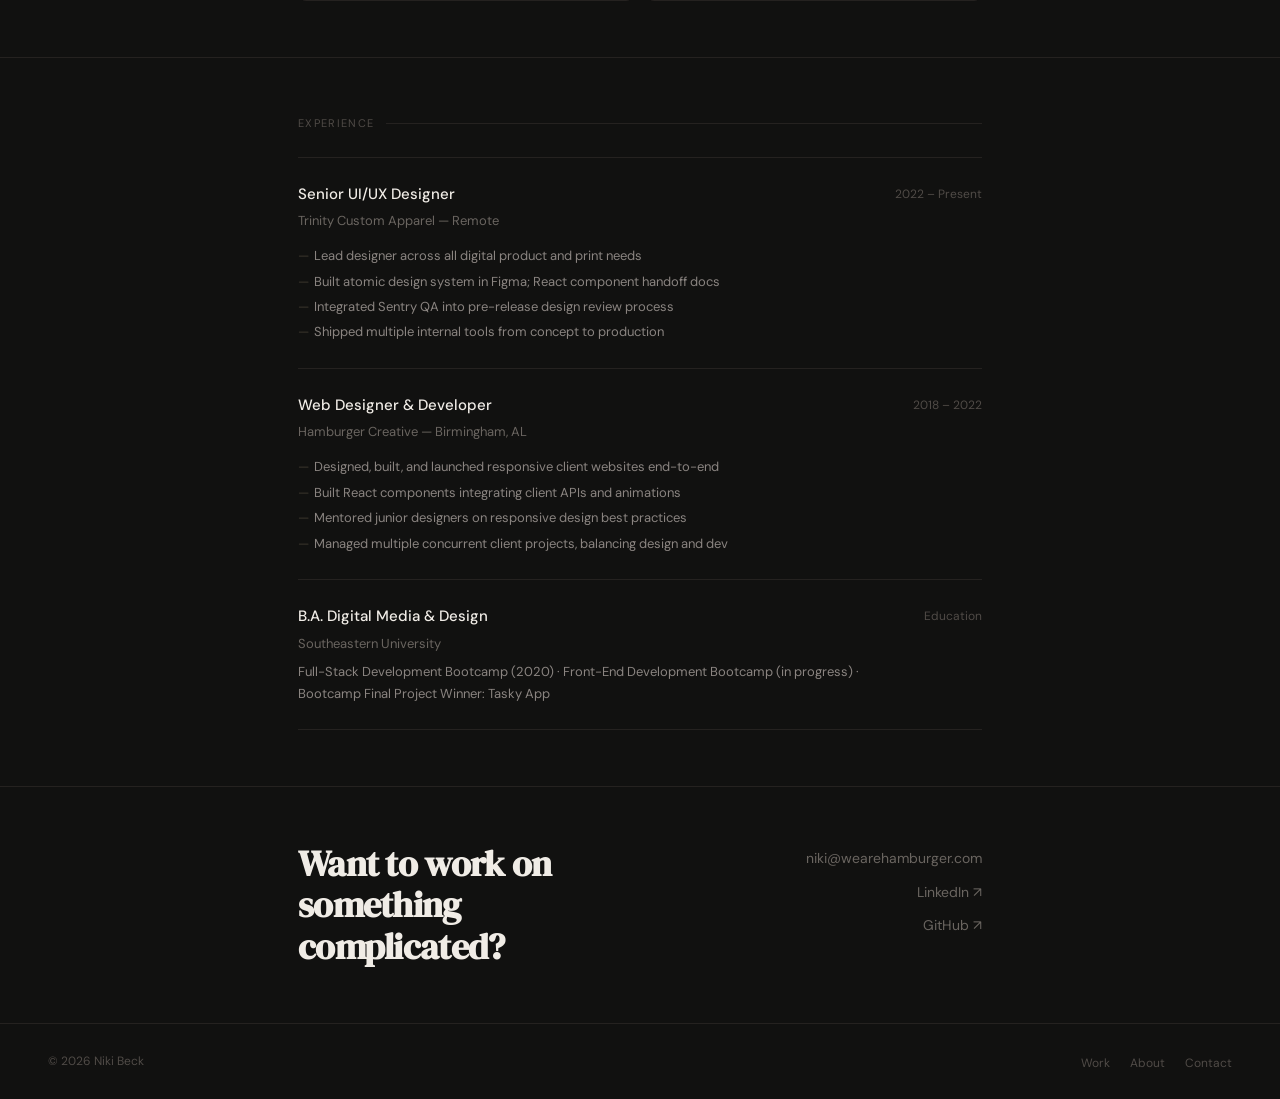
==== commit 168279e1: "Rewrite homepage and About page copy in a more human voice Replace polished, resume-style copy with " ====
--- a/about.html
+++ b/about.html
@@ -4,7 +4,7 @@
   <meta charset="UTF-8" />
   <meta name="viewport" content="width=device-width, initial-scale=1.0" />
   <title>About — Niki Beck</title>
-  <meta name="description" content="Senior UI/UX Designer and front-end developer based in Birmingham, AL." />
+  <meta name="description" content="Designer and builder based in Birmingham, AL — I design software and then help build it." />
   <link rel="stylesheet" href="css/style.css" />
 </head>
 <body>
@@ -31,7 +31,7 @@
         <div class="hero-animate">
           <p class="eyebrow">About</p>
           <h1 class="display" style="margin-bottom: 20px;">Hi. I'm Niki.</h1>
-          <p class="subhead">Senior UI/UX designer who builds. Most designers stop at the handoff — I cross that line, which means my designs ship closer to what I intended.</p>
+          <p class="subhead">I've been designing software for 8 years, and building it for most of that time. Not as a side skill — I write real React on real production codebases. It changes how I think about what I design.</p>
         </div>
       </div>
     </section>
@@ -41,9 +41,9 @@
       <div class="page-wrap">
         <div style="display: grid; grid-template-columns: 1fr 1fr; gap: 48px; align-items: start;">
           <div class="reveal">
-            <p class="body-text">I've spent 8+ years designing digital products, with a particular focus on custom B2B applications and consumer-facing websites. My background in both design and front-end development gives me a perspective most designers don't have: I understand what's technically feasible, how components get built, and where designs break in the browser.</p>
-            <p class="body-text">At Trinity Apparel, I lead all digital product design — from warehouse operations tools to client-facing apps — and work directly with engineering teams using React. Before that, at Hamburger Creative, I designed and built responsive websites solo for clients across industries.</p>
-            <p class="body-text">I'm currently open to senior UX/UI and product design roles, especially in health, wellness, or SaaS. Based in Birmingham, AL — open to remote.</p>
+            <p class="body-text">Most of my work has been B2B — tools that real people use to do their actual jobs. Warehouse workers shipping orders. Sales reps managing clients on their phone. Dealers configuring custom garments from a fabric catalog. These aren't the most glamorous use cases. But they're complicated, and getting them wrong has real consequences.</p>
+            <p class="body-text">At Trinity, I design the tools and then help build them. Not "here's the Figma file, good luck" — I sit in code review, write React components, and debug edge cases alongside the engineering team. Before that, at Hamburger Creative, I was usually the whole design and dev team for client projects. Working solo teaches you to prioritize fast.</p>
+            <p class="body-text">I'm currently looking for my next role. I care less about the industry and more about the problem — as long as it's genuinely hard and the team cares about getting it right. Based in Birmingham, AL and open to remote.</p>
             <div style="display: flex; gap: 16px; flex-wrap: wrap; margin-top: 28px;">
               <a href="NikiBeck_Resume.pdf" target="_blank" class="btn btn--primary">Download resume</a>
               <a href="mailto:niki@wearehamburger.com" class="btn btn--ghost">Get in touch →</a>
@@ -143,7 +143,7 @@
     <section class="section" style="border-bottom: none;">
       <div class="page-wrap">
         <div class="reveal" style="display: flex; align-items: flex-start; justify-content: space-between; gap: 32px; flex-wrap: wrap;">
-          <h2 class="headline" style="max-width: 300px;">Want to work together?</h2>
+          <h2 class="headline" style="max-width: 300px;">Want to work on something complicated?</h2>
           <div style="display: flex; flex-direction: column; gap: 10px; align-items: flex-end; padding-top: 4px;">
             <a href="mailto:niki@wearehamburger.com" style="font-size: 14px; color: var(--subtle); transition: color 0.15s;" onmouseover="this.style.color='var(--ink)'" onmouseout="this.style.color='var(--subtle)'">niki@wearehamburger.com</a>
             <a href="https://www.linkedin.com/in/niki-beck-49bb80b8/" target="_blank" style="font-size: 14px; color: var(--subtle); transition: color 0.15s;" onmouseover="this.style.color='var(--ink)'" onmouseout="this.style.color='var(--subtle)'">LinkedIn ↗</a>
--- a/css/style.css
+++ b/css/style.css
@@ -137,7 +137,7 @@
   left: 0;
   width: 0;
   height: 1px;
-  background: var(--ink);
+  background: var(--gradient-hero);
   transition: width 0.2s ease;
 }
 
@@ -272,10 +272,10 @@
 .btn:active { transform: scale(0.97); }
 
 .btn--primary {
-  background: var(--ink);
-  color: var(--cream);
-}
-.btn--primary:hover { background: #D8D3CC; }
+  background: var(--gradient-hero);
+  color: #ffffff;
+}
+.btn--primary:hover { filter: brightness(0.9); }
 
 .btn--ghost {
   background: none;
@@ -368,7 +368,7 @@
 .quote-block {
   background: var(--white);
   border: 0.5px solid var(--rule);
-  border-left: 3px solid var(--ink);
+  border-left: 3px solid var(--coral);
   border-radius: 0 var(--radius) var(--radius) 0;
   padding: 20px 24px;
   margin: 28px 0;
@@ -466,7 +466,11 @@
 .outcome-card__stat {
   font-family: var(--serif);
   font-size: 32px;
-  color: var(--ink);
+  background: var(--gradient-hero);
+  -webkit-background-clip: text;
+  background-clip: text;
+  -webkit-text-fill-color: transparent;
+  color: transparent;
   margin-bottom: 6px;
   line-height: 1;
 }
@@ -505,17 +509,17 @@
   font-size: 13px;
   font-weight: 500;
   padding: 10px 20px;
-  background: var(--cream);
-  color: var(--ink);
+  background: var(--gradient-hero);
+  color: #ffffff;
   border: none;
   border-radius: var(--radius);
   cursor: pointer;
   white-space: nowrap;
-  transition: background 0.15s;
+  transition: filter 0.15s;
   text-decoration: none;
   display: inline-block;
 }
-.proto-cta__btn:hover { background: var(--dust); }
+.proto-cta__btn:hover { filter: brightness(0.9); }
 
 /* ─── Reflection grid ─── */
 .reflection-grid {
@@ -601,7 +605,7 @@
   top: 0;
   bottom: 0;
   width: 3px;
-  background: var(--violet);
+  background: linear-gradient(180deg, var(--coral-lt), var(--accent));
   border-radius: 0 2px 2px 0;
   transform: scaleY(0);
   transform-origin: top;
@@ -621,7 +625,7 @@
   padding: 20px 22px;
   transition: border-color 0.18s, background-color 0.18s;
 }
-.skill-card:hover { border-color: var(--ghost); }
+.skill-card:hover { border-color: var(--coral); }
 
 /* ─── Footer ─── */
 .site-footer {
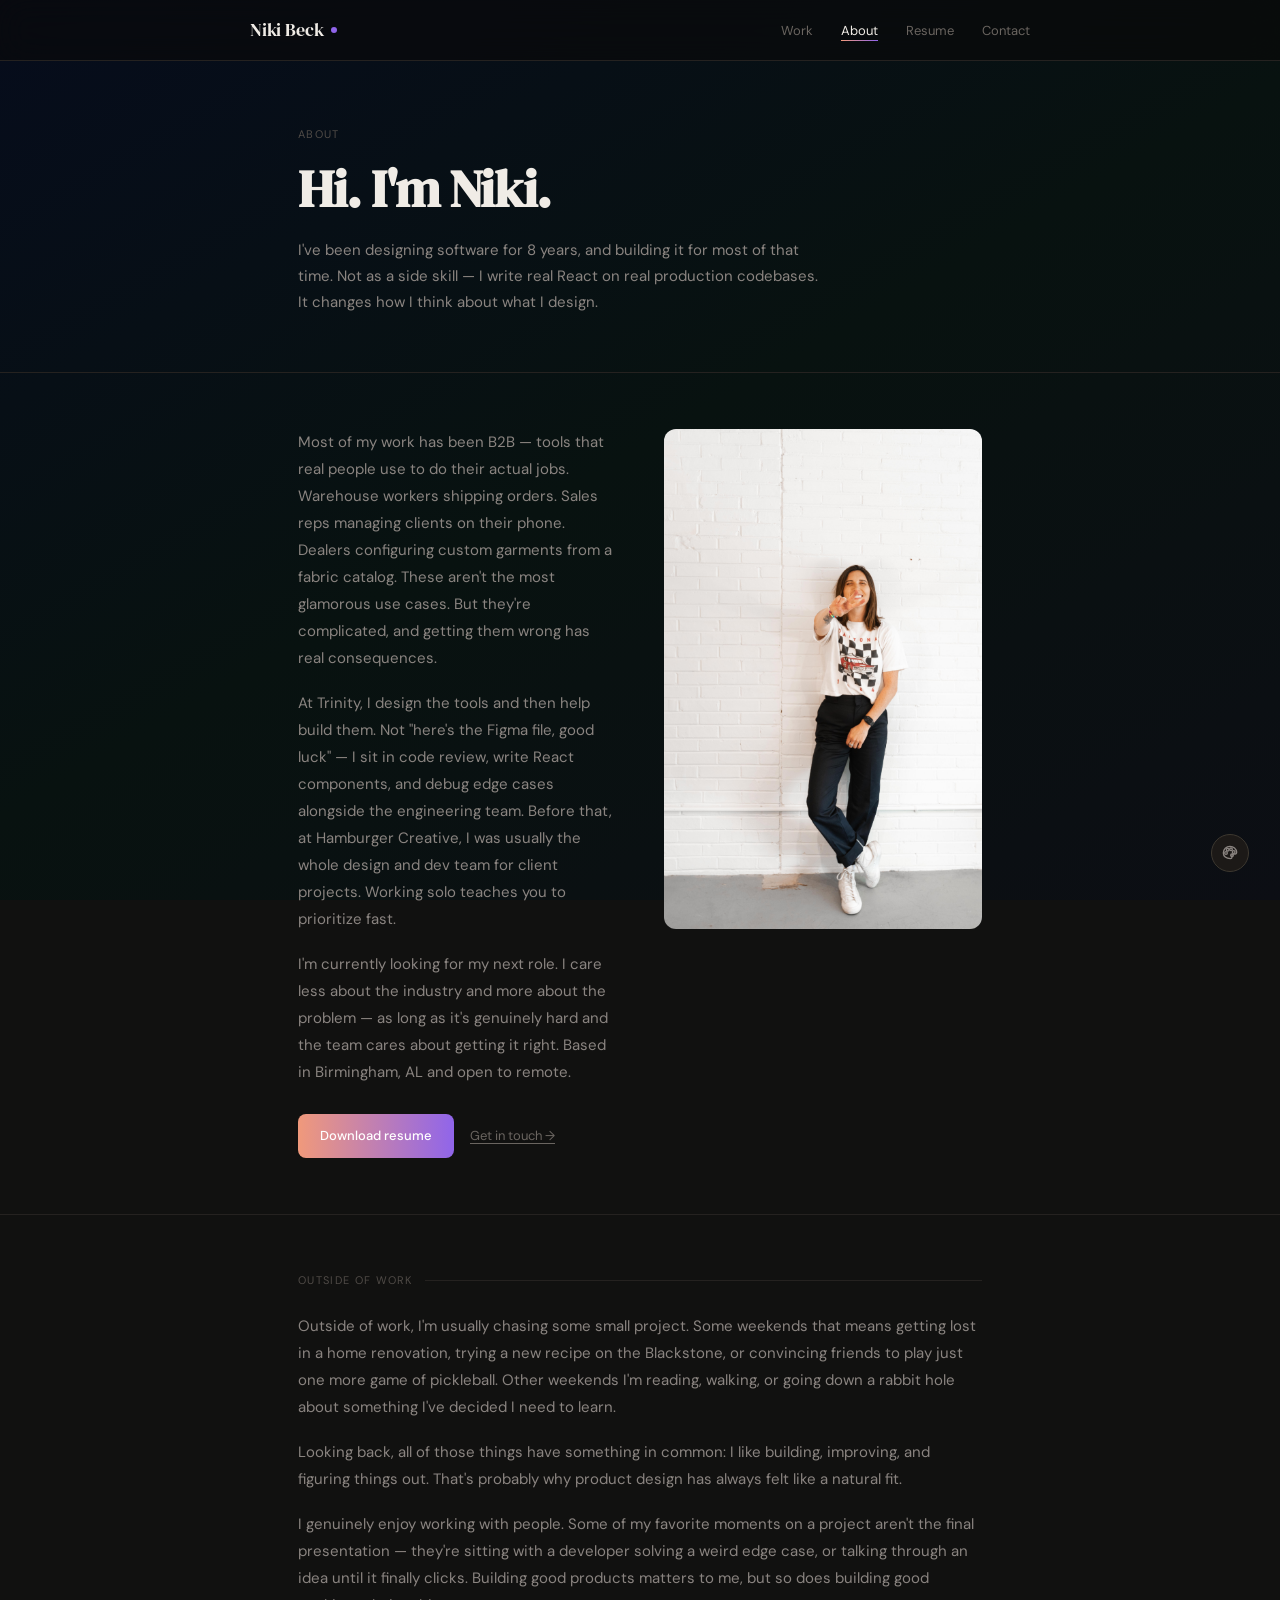
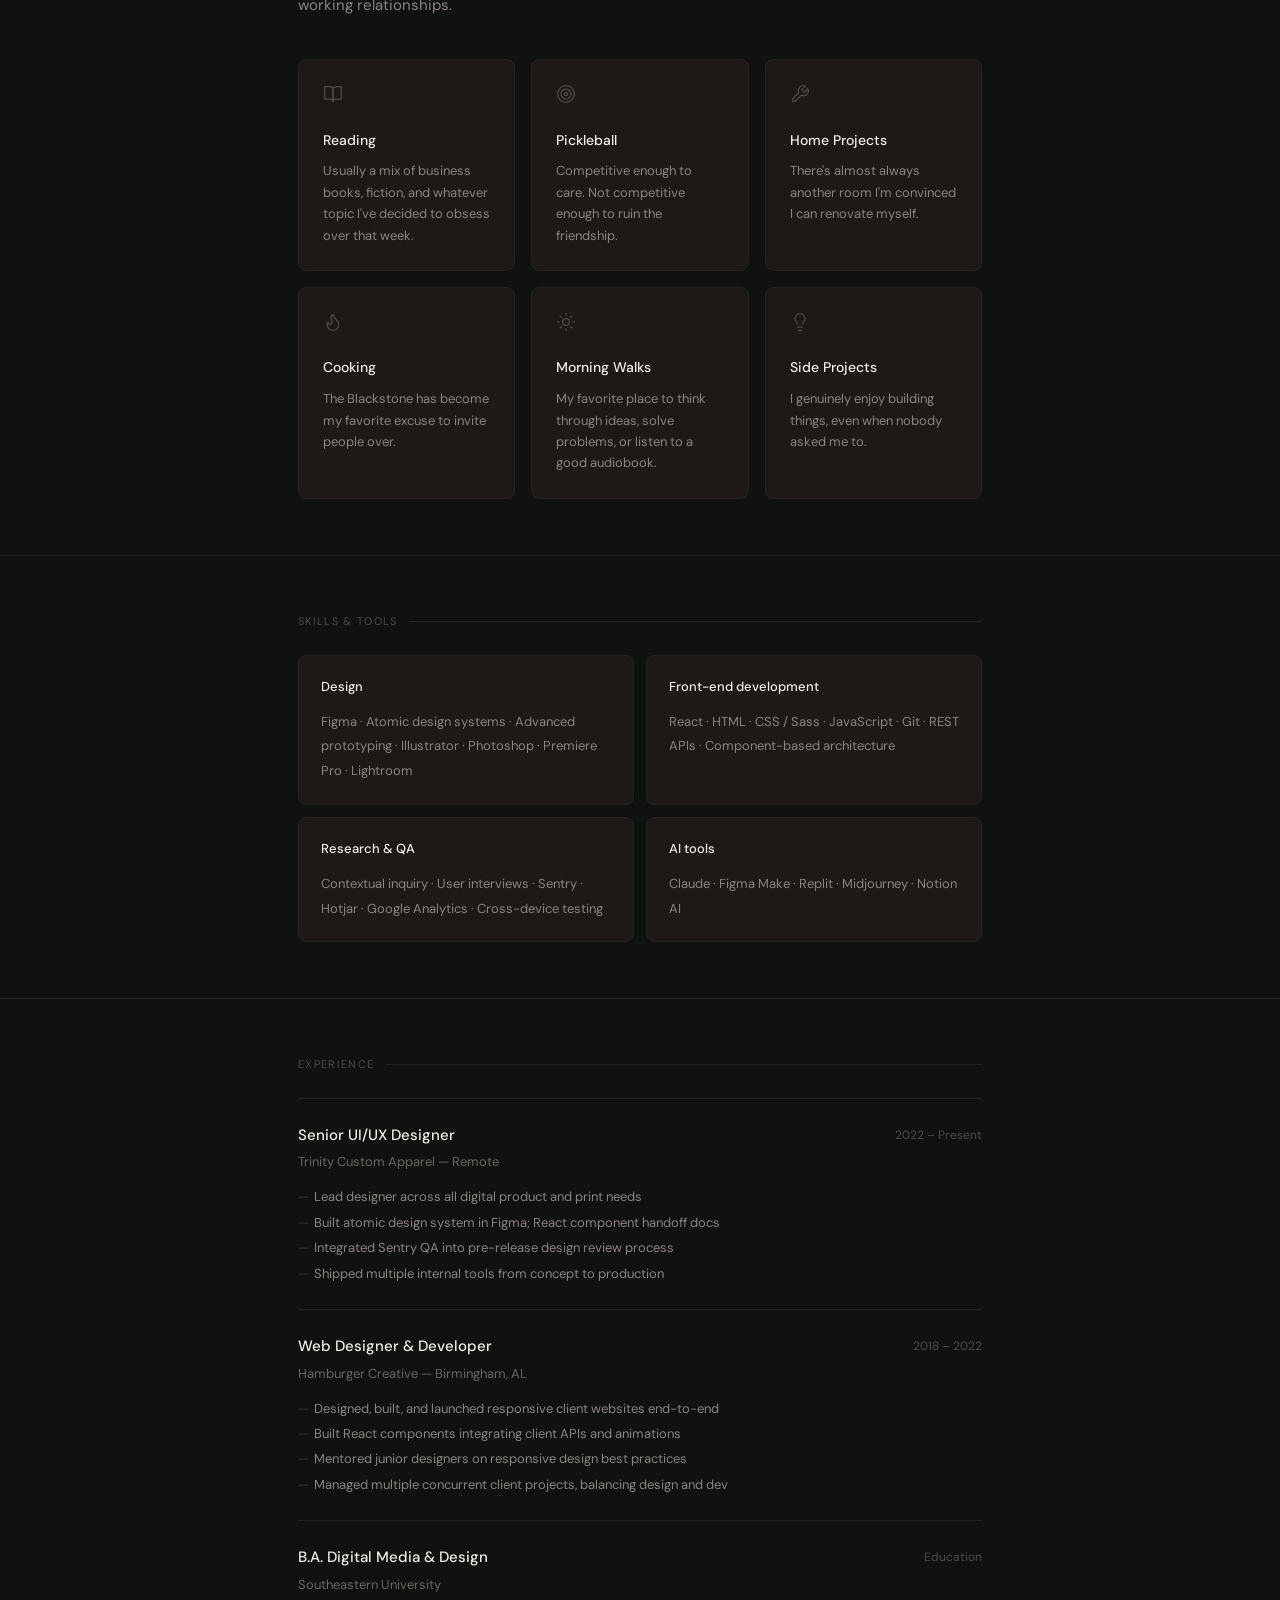
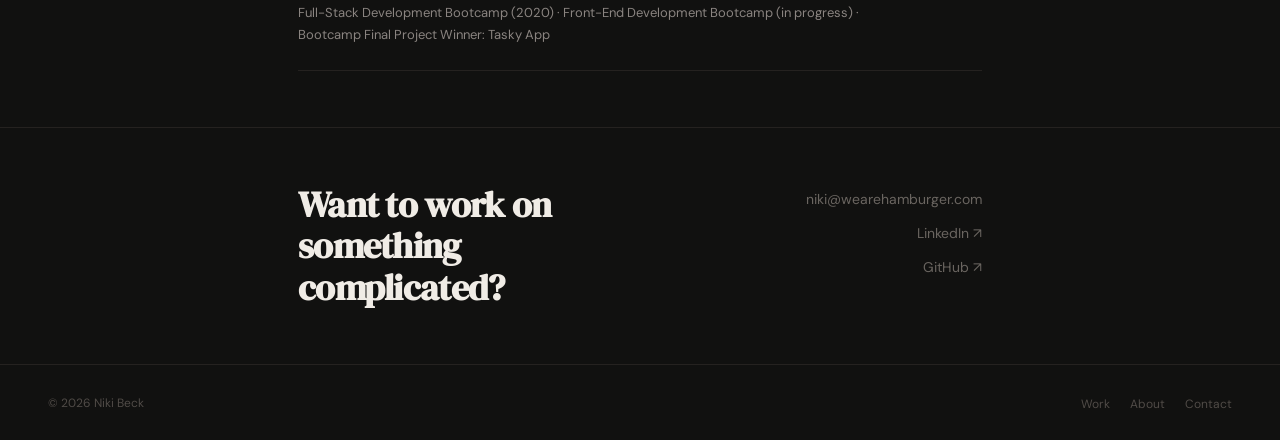
==== commit 6d9923dc: "Add 'Outside of Work' section to About page Adds three conversational paragraphs connecting personal" ====
--- a/about.html
+++ b/about.html
@@ -6,6 +6,62 @@
   <title>About — Niki Beck</title>
   <meta name="description" content="Designer and builder based in Birmingham, AL — I design software and then help build it." />
   <link rel="stylesheet" href="css/style.css" />
+  <style>
+    /* ── Outside of Work section ── */
+    .about-outside__body p + p { margin-top: 16px; }
+
+    .enjoy-grid {
+      display: grid;
+      grid-template-columns: repeat(3, 1fr);
+      gap: 16px;
+      margin-top: 40px;
+    }
+
+    .enjoy-card {
+      background: var(--white);
+      border: 0.5px solid var(--rule);
+      border-radius: var(--radius);
+      padding: 24px;
+      transition: border-color 0.2s ease, transform 0.2s ease, box-shadow 0.2s ease;
+    }
+
+    .enjoy-card:hover {
+      border-color: var(--stone);
+      transform: translateY(-2px);
+      box-shadow: 0 8px 28px rgba(0, 0, 0, 0.3);
+    }
+
+    .enjoy-card__icon {
+      display: block;
+      color: var(--ghost);
+      margin-bottom: 16px;
+      transition: color 0.2s ease;
+    }
+
+    .enjoy-card:hover .enjoy-card__icon { color: var(--subtle); }
+
+    .enjoy-card__title {
+      font-size: 14px;
+      font-weight: 500;
+      color: var(--ink);
+      margin-bottom: 8px;
+    }
+
+    .enjoy-card__desc {
+      font-size: 13px;
+      color: var(--muted);
+      line-height: 1.65;
+    }
+
+    @media (max-width: 640px) {
+      .enjoy-grid { grid-template-columns: 1fr; }
+    }
+
+    @media (prefers-reduced-motion: reduce) {
+      .enjoy-card { transition: border-color 0.2s ease; }
+      .enjoy-card:hover { transform: none; box-shadow: none; }
+    }
+  </style>
 </head>
 <body>
 
@@ -56,6 +112,73 @@
       </div>
     </section>
 
+    <!-- ── Outside of Work ── -->
+    <section class="section">
+      <div class="page-wrap">
+
+        <p class="section__label">Outside of work</p>
+
+        <div class="about-outside__body reveal">
+          <p class="body-text">Outside of work, I'm usually chasing some small project. Some weekends that means getting lost in a home renovation, trying a new recipe on the Blackstone, or convincing friends to play just one more game of pickleball. Other weekends I'm reading, walking, or going down a rabbit hole about something I've decided I need to learn.</p>
+          <p class="body-text">Looking back, all of those things have something in common: I like building, improving, and figuring things out. That's probably why product design has always felt like a natural fit.</p>
+          <p class="body-text">I genuinely enjoy working with people. Some of my favorite moments on a project aren't the final presentation — they're sitting with a developer solving a weird edge case, or talking through an idea until it finally clicks. Building good products matters to me, but so does building good working relationships.</p>
+        </div>
+
+        <div class="enjoy-grid reveal reveal-delay-1">
+
+          <div class="enjoy-card">
+            <span class="enjoy-card__icon">
+              <svg xmlns="http://www.w3.org/2000/svg" width="20" height="20" viewBox="0 0 24 24" fill="none" stroke="currentColor" stroke-width="1.5" stroke-linecap="round" stroke-linejoin="round"><path d="M2 3h6a4 4 0 0 1 4 4v14a3 3 0 0 0-3-3H2z"/><path d="M22 3h-6a4 4 0 0 0-4 4v14a3 3 0 0 1 3-3h7z"/></svg>
+            </span>
+            <p class="enjoy-card__title">Reading</p>
+            <p class="enjoy-card__desc">Usually a mix of business books, fiction, and whatever topic I've decided to obsess over that week.</p>
+          </div>
+
+          <div class="enjoy-card">
+            <span class="enjoy-card__icon">
+              <svg xmlns="http://www.w3.org/2000/svg" width="20" height="20" viewBox="0 0 24 24" fill="none" stroke="currentColor" stroke-width="1.5" stroke-linecap="round" stroke-linejoin="round"><circle cx="12" cy="12" r="10"/><circle cx="12" cy="12" r="6"/><circle cx="12" cy="12" r="2"/></svg>
+            </span>
+            <p class="enjoy-card__title">Pickleball</p>
+            <p class="enjoy-card__desc">Competitive enough to care. Not competitive enough to ruin the friendship.</p>
+          </div>
+
+          <div class="enjoy-card">
+            <span class="enjoy-card__icon">
+              <svg xmlns="http://www.w3.org/2000/svg" width="20" height="20" viewBox="0 0 24 24" fill="none" stroke="currentColor" stroke-width="1.5" stroke-linecap="round" stroke-linejoin="round"><path d="M14.7 6.3a1 1 0 0 0 0 1.4l1.6 1.6a1 1 0 0 0 1.4 0l3.77-3.77a6 6 0 0 1-7.94 7.94l-6.91 6.91a2.12 2.12 0 0 1-3-3l6.91-6.91a6 6 0 0 1 7.94-7.94l-3.76 3.76z"/></svg>
+            </span>
+            <p class="enjoy-card__title">Home Projects</p>
+            <p class="enjoy-card__desc">There's almost always another room I'm convinced I can renovate myself.</p>
+          </div>
+
+          <div class="enjoy-card">
+            <span class="enjoy-card__icon">
+              <svg xmlns="http://www.w3.org/2000/svg" width="20" height="20" viewBox="0 0 24 24" fill="none" stroke="currentColor" stroke-width="1.5" stroke-linecap="round" stroke-linejoin="round"><path d="M8.5 14.5A2.5 2.5 0 0 0 11 12c0-1.38-.5-2-1-3-1.072-2.143-.224-4.054 2-6 .5 2.5 2 4.9 4 6.5 2 1.6 3 3.5 3 5.5a7 7 0 1 1-14 0c0-1.153.433-2.294 1-3a2.5 2.5 0 0 0 2.5 3z"/></svg>
+            </span>
+            <p class="enjoy-card__title">Cooking</p>
+            <p class="enjoy-card__desc">The Blackstone has become my favorite excuse to invite people over.</p>
+          </div>
+
+          <div class="enjoy-card">
+            <span class="enjoy-card__icon">
+              <svg xmlns="http://www.w3.org/2000/svg" width="20" height="20" viewBox="0 0 24 24" fill="none" stroke="currentColor" stroke-width="1.5" stroke-linecap="round" stroke-linejoin="round"><circle cx="12" cy="12" r="4"/><path d="M12 2v2M12 20v2M4.93 4.93l1.41 1.41M17.66 17.66l1.41 1.41M2 12h2M20 12h2M6.34 17.66l-1.41 1.41M19.07 4.93l-1.41 1.41"/></svg>
+            </span>
+            <p class="enjoy-card__title">Morning Walks</p>
+            <p class="enjoy-card__desc">My favorite place to think through ideas, solve problems, or listen to a good audiobook.</p>
+          </div>
+
+          <div class="enjoy-card">
+            <span class="enjoy-card__icon">
+              <svg xmlns="http://www.w3.org/2000/svg" width="20" height="20" viewBox="0 0 24 24" fill="none" stroke="currentColor" stroke-width="1.5" stroke-linecap="round" stroke-linejoin="round"><path d="M15 14c.2-1 .7-1.7 1.5-2.5 1-.9 1.5-2.2 1.5-3.5A6 6 0 0 0 6 8c0 1 .2 2.2 1.5 3.5.7.7 1.3 1.5 1.5 2.5"/><path d="M9 18h6"/><path d="M10 22h4"/></svg>
+            </span>
+            <p class="enjoy-card__title">Side Projects</p>
+            <p class="enjoy-card__desc">I genuinely enjoy building things, even when nobody asked me to.</p>
+          </div>
+
+        </div>
+
+      </div>
+    </section>
+
     <!-- ── Skills ── -->
     <section class="section">
       <div class="page-wrap">
